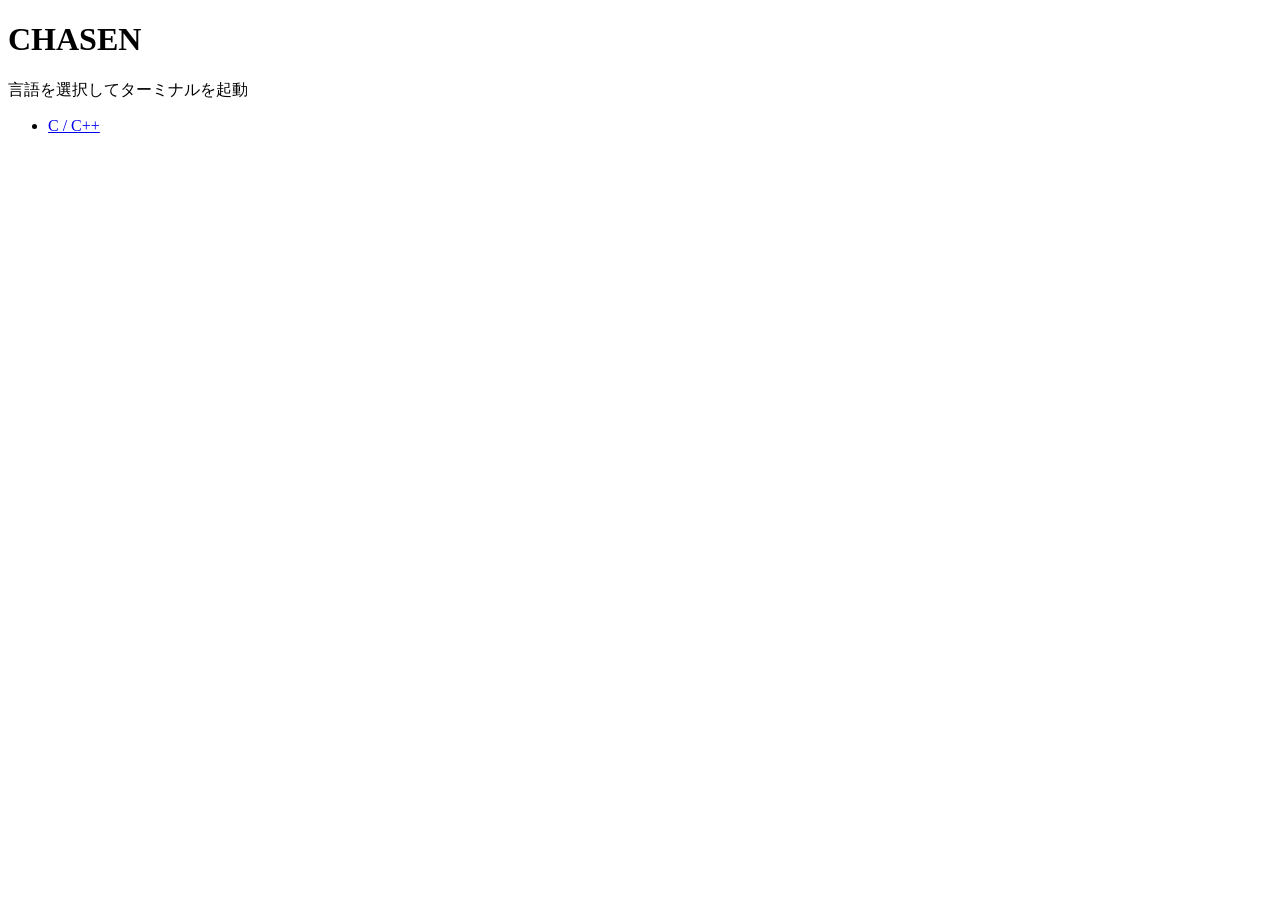
==== html/index.html @ de347b6e "Create html/" ====
<!DOCTYPE html>
<html lang="ja">
	<head>
		<meta charset="UTF-8">
		<title>TOP | CHASEN</title>
	</head>
	<body>
		<h1>CHASEN</h1>
		<p>言語を選択してターミナルを起動</p>
		<ul>
			<li>
				<a href="app.html?lang=c">C / C++</a>
			</li>
		</ul>
	</body>
</html>
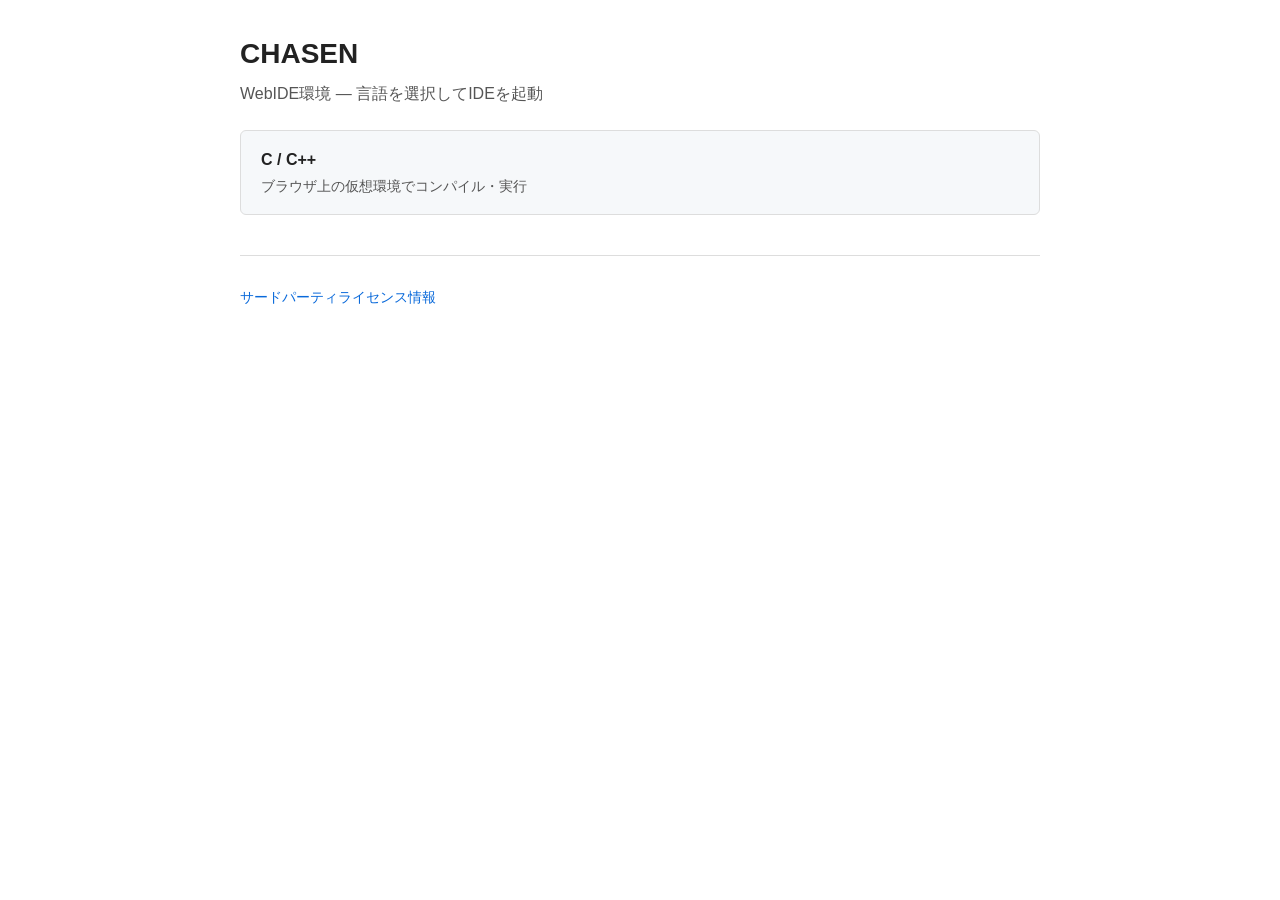
==== commit 7729002c: "add licenses and README.md" ====
--- a/html/index.html
+++ b/html/index.html
@@ -3,14 +3,21 @@
 	<head>
 		<meta charset="UTF-8">
 		<title>TOP | CHASEN</title>
+		<link rel="stylesheet" href="./assets/css/documents.css">
 	</head>
 	<body>
 		<h1>CHASEN</h1>
-		<p>言語を選択してターミナルを起動</p>
-		<ul>
+		<p class="lead">WebIDE環境 — 言語を選択してIDEを起動</p>
+		<ul class="lang-list">
 			<li>
-				<a href="app.html?lang=c">C / C++</a>
+				<a href="app.html?lang=c">
+					C / C++
+					<span class="lang-desc">ブラウザ上の仮想環境でコンパイル・実行</span>
+				</a>
 			</li>
 		</ul>
+		<footer>
+			<p><a href="licenses.html">サードパーティライセンス情報</a></p>
+		</footer>
 	</body>
-</html>
+</html>
--- a/html/assets/css/documents.css
+++ b/html/assets/css/documents.css
@@ -0,0 +1,105 @@
+body {
+	font-family: sans-serif;
+	line-height: 1.6;
+	color: #222;
+	max-width: 800px;
+	margin: 2rem auto;
+	padding: 0 1rem;
+}
+
+h1 {
+	font-size: 1.75rem;
+	margin-bottom: 0.25rem;
+}
+
+h2 {
+	font-size: 1.2rem;
+	margin-bottom: 0.25rem;
+}
+
+a {
+	color: #0969da;
+	text-decoration: none;
+}
+
+a:hover {
+	text-decoration: underline;
+}
+
+.lead {
+	color: #555;
+	margin-top: 0;
+	margin-bottom: 1.5rem;
+}
+
+.lang-list {
+	list-style: none;
+	padding: 0;
+	margin: 1.5rem 0;
+	display: grid;
+	gap: 0.75rem;
+}
+
+.lang-list a {
+	display: block;
+	padding: 1rem 1.25rem;
+	border: 1px solid #ddd;
+	border-radius: 6px;
+	background: #f6f8fa;
+	color: #222;
+	font-weight: bold;
+	transition: background-color 0.15s, border-color 0.15s;
+}
+
+.lang-list a:hover {
+	background: #eef2f6;
+	border-color: #0969da;
+	text-decoration: none;
+}
+
+.lang-desc {
+	display: block;
+	font-size: 0.85rem;
+	font-weight: normal;
+	color: #555;
+	margin-top: 0.2rem;
+}
+
+section {
+	border-bottom: 1px solid #ddd;
+	padding: 1rem 0;
+}
+
+.meta {
+	color: #555;
+	font-size: 0.9rem;
+	margin-bottom: 0.5rem;
+}
+
+pre {
+	background: #f6f8fa;
+	padding: 0.75rem;
+	border-radius: 4px;
+	overflow-x: auto;
+	font-size: 0.85rem;
+}
+
+footer {
+	margin-top: 2.5rem;
+	padding-top: 1rem;
+	border-top: 1px solid #ddd;
+	font-size: 0.9rem;
+	color: #555;
+}
+
+h3 {
+	font-size: 1.05rem;
+	margin-bottom: 0.25rem;
+}
+
+code {
+	background: #f6f8fa;
+	padding: 0.15rem 0.35rem;
+	border-radius: 3px;
+	font-size: 0.9em;
+}
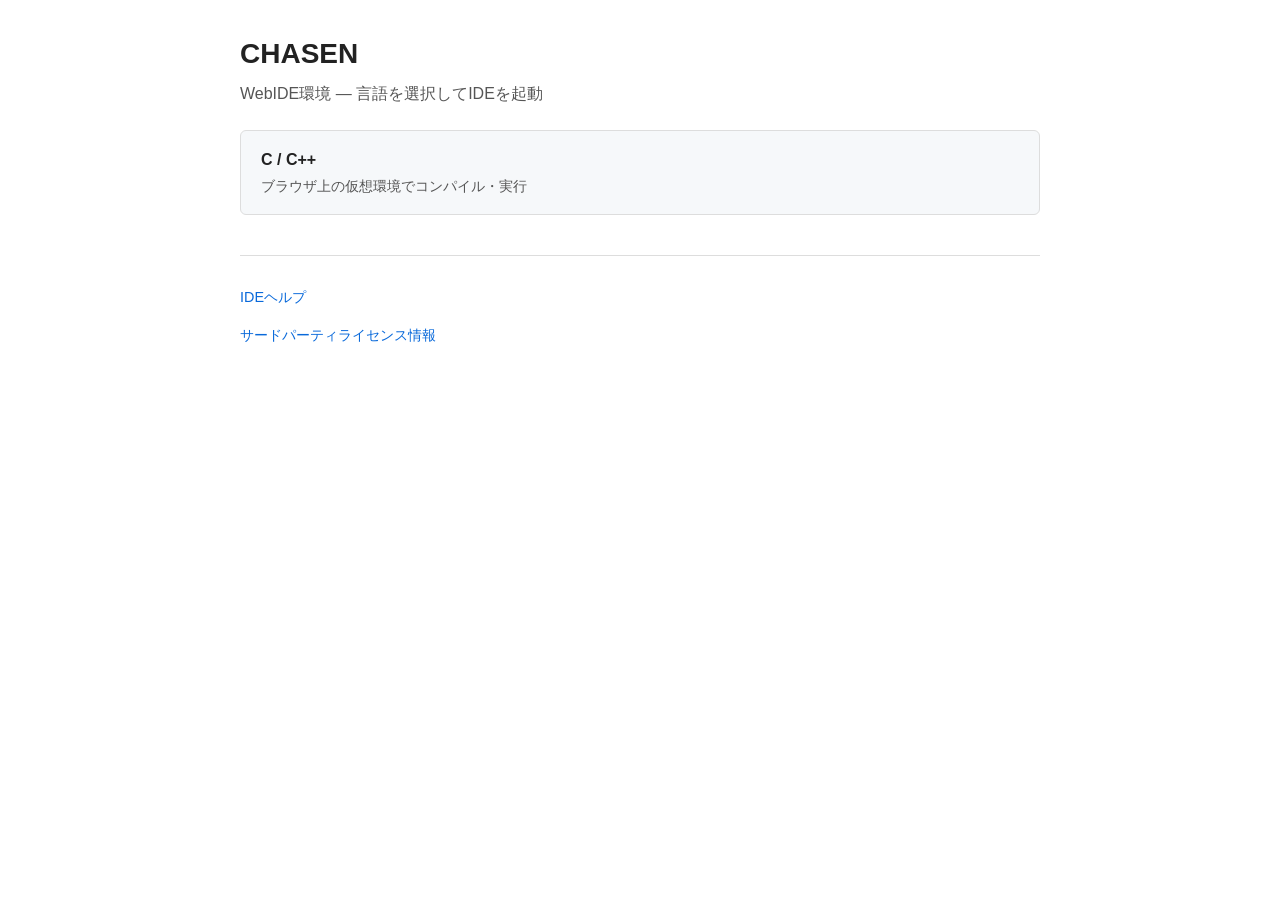
==== commit fbd4e631: "add Home and Help btn" ====
--- a/html/index.html
+++ b/html/index.html
@@ -17,6 +17,7 @@
 			</li>
 		</ul>
 		<footer>
+			<p><a href="help.html">IDEヘルプ</a></p>
 			<p><a href="licenses.html">サードパーティライセンス情報</a></p>
 		</footer>
 	</body>
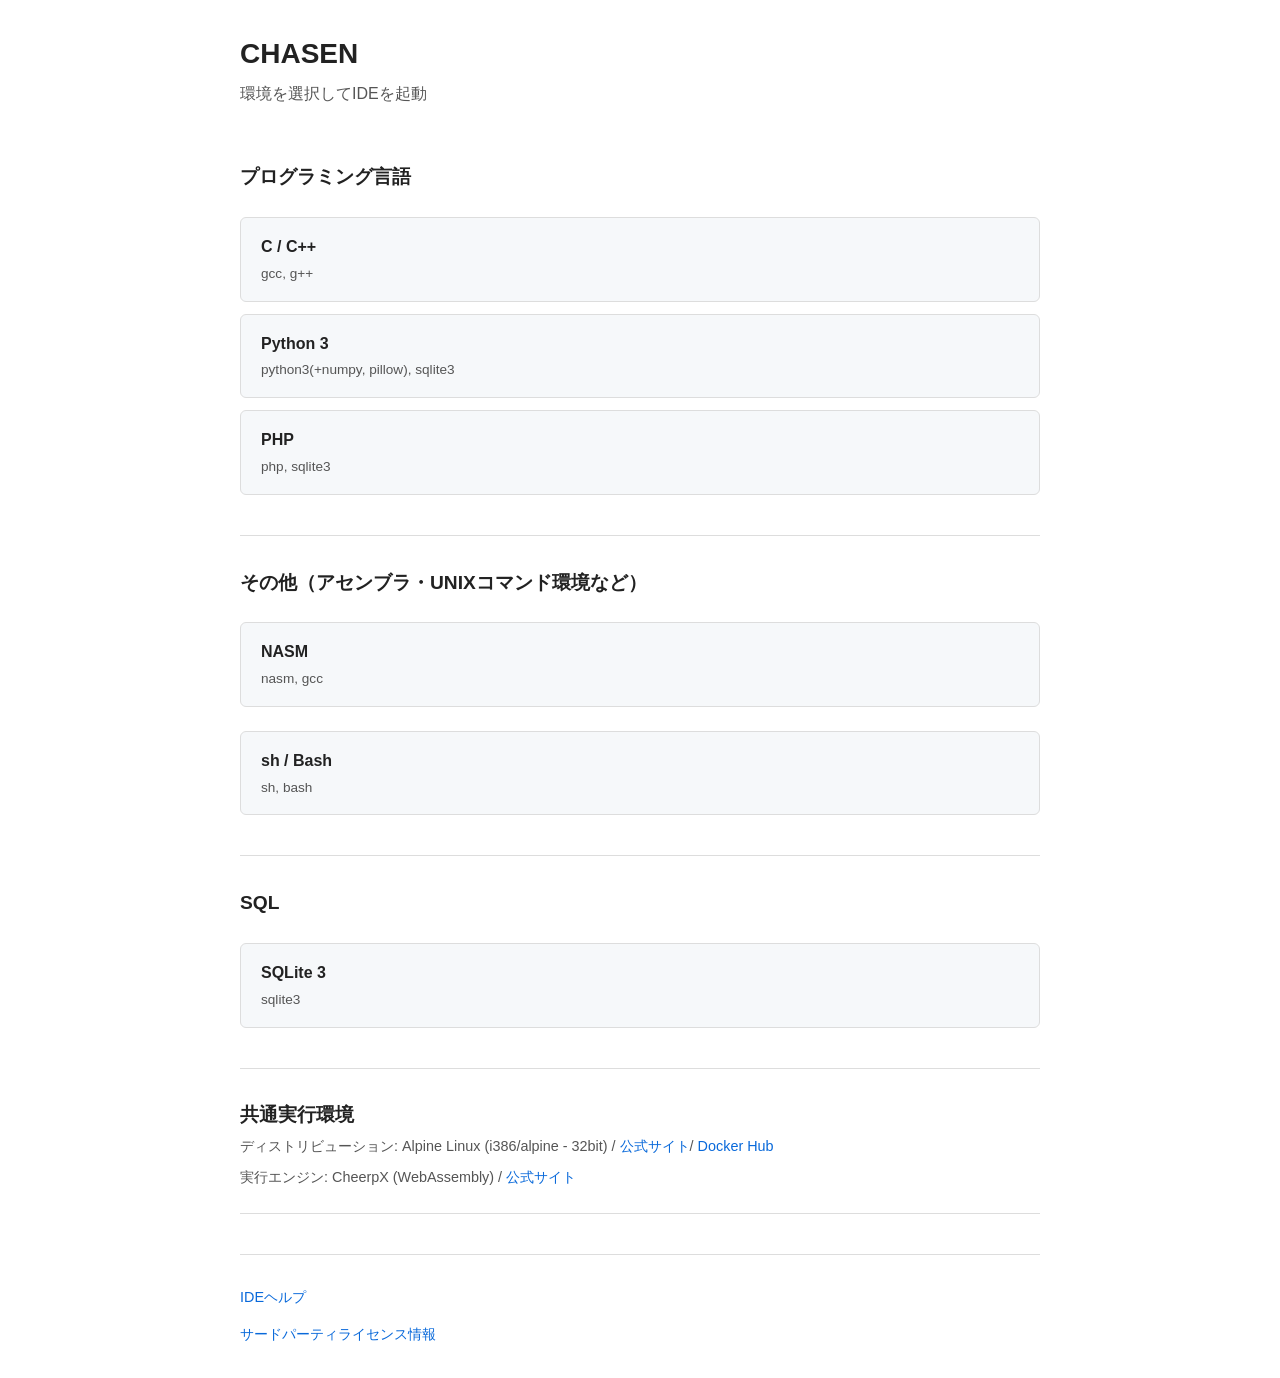
==== commit 8ae99631: "apply some environments" ====
--- a/html/index.html
+++ b/html/index.html
@@ -3,19 +3,76 @@
 	<head>
 		<meta charset="UTF-8">
 		<title>TOP | CHASEN</title>
+		<meta name="description" content="静的ホスティング可能なWebIDE環境。">
 		<link rel="stylesheet" href="./assets/css/documents.css">
+		<link rel="icon" href="assets/img/main.svg" type="image/svg+xml">
 	</head>
 	<body>
 		<h1>CHASEN</h1>
-		<p class="lead">WebIDE環境 — 言語を選択してIDEを起動</p>
-		<ul class="lang-list">
-			<li>
-				<a href="app.html?lang=c">
-					C / C++
-					<span class="lang-desc">ブラウザ上の仮想環境でコンパイル・実行</span>
-				</a>
-			</li>
-		</ul>
+		<p class="lead">環境を選択してIDEを起動</p>
+
+		<section>
+			<h2>プログラミング言語</h2>
+			<ul class="lang-list">
+				<li>
+					<a href="app.html?lang=c">
+						C / C++
+						<span class="lang-desc">gcc, g++</span>
+					</a>
+				</li>
+				<li>
+					<a href="app.html?lang=python">
+						Python 3
+						<span class="lang-desc">python3(+numpy, pillow), sqlite3</span>
+					</a>
+				</li>
+				<li>
+					<a href="app.html?lang=php">
+						PHP
+						<span class="lang-desc">php, sqlite3</span>
+					</a>
+				</li>
+			</ul>
+		</section>
+
+		<section>
+			<h2>その他（アセンブラ・UNIXコマンド環境など）</h2>
+			<ul class="lang-list">
+				<li>
+					<a href="app.html?lang=nasm">
+						NASM
+						<span class="lang-desc">nasm, gcc</span>
+					</a>
+				</li>
+			</ul>
+			<ul class="lang-list">
+				<li>
+					<a href="app.html?lang=bash">
+						sh / Bash
+						<span class="lang-desc">sh, bash</span>
+					</a>
+				</li>
+			</ul>
+		</section>
+		
+		<section>
+			<h2>SQL</h2>
+			<ul class="lang-list">
+				<li>
+					<a href="app.html?lang=sqlite">
+						SQLite 3
+						<span class="lang-desc">sqlite3</span>
+					</a>
+				</li>
+			</ul>
+		</section>
+		
+		<section>
+			<h2>共通実行環境</h2>
+			<div class="meta">ディストリビューション: Alpine Linux (i386/alpine - 32bit) / <a href="https://alpinelinux.org/" target="_blank" rel="noopener noreferrer">公式サイト</a>/ <a href="https://hub.docker.com/r/i386/alpine/" target="_blank" rel="noopener noreferrer">Docker Hub</a></div>
+			<div class="meta">実行エンジン: CheerpX (WebAssembly) / <a href="https://cheerpx.io/" target="_blank" rel="noopener noreferrer">公式サイト</a></div>
+		</section>
+		
 		<footer>
 			<p><a href="help.html">IDEヘルプ</a></p>
 			<p><a href="licenses.html">サードパーティライセンス情報</a></p>
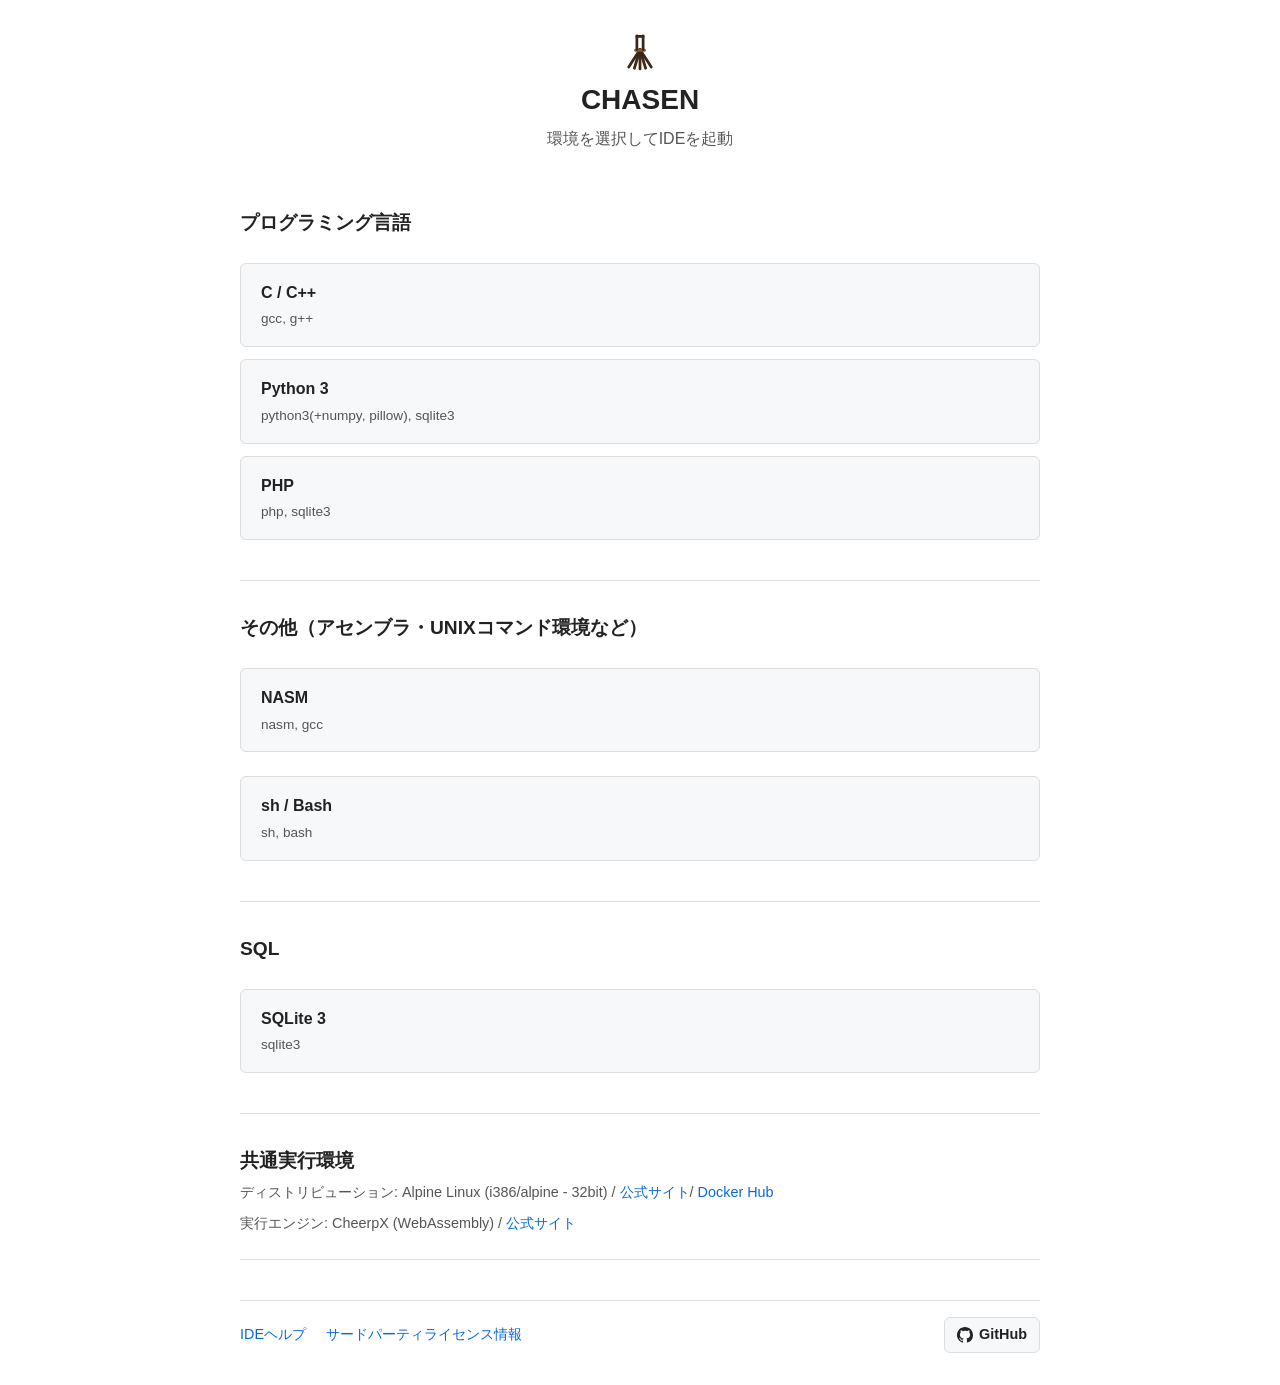
==== commit bb8a5134: "fix index design" ====
--- a/html/index.html
+++ b/html/index.html
@@ -8,8 +8,11 @@
 		<link rel="icon" href="assets/img/main.svg" type="image/svg+xml">
 	</head>
 	<body>
-		<h1>CHASEN</h1>
-		<p class="lead">環境を選択してIDEを起動</p>
+		<h1 class="site-title">
+			<img src="assets/img/main.svg" alt="" width="40" height="40" aria-hidden="true">
+			<span>CHASEN</span>
+		</h1>
+		<p class="lead-center">環境を選択してIDEを起動</p>
 
 		<section>
 			<h2>プログラミング言語</h2>
@@ -74,8 +77,18 @@
 		</section>
 		
 		<footer>
-			<p><a href="help.html">IDEヘルプ</a></p>
-			<p><a href="licenses.html">サードパーティライセンス情報</a></p>
+			<div class="footer-row">
+				<nav class="footer-links" aria-label="フッターリンク">
+					<a href="help.html">IDEヘルプ</a>
+					<a href="licenses.html">サードパーティライセンス情報</a>
+				</nav>
+				<a href="https://github.com/tiwao01/Chasen" target="_blank" rel="noopener noreferrer" class="github-link">
+					<svg width="16" height="16" viewBox="0 0 16 16" fill="currentColor" aria-hidden="true">
+						<path d="M8 0C3.58 0 0 3.58 0 8c0 3.54 2.29 6.53 5.47 7.59.4.07.55-.17.55-.38 0-.19-.01-.82-.01-1.49-2.01.37-2.53-.49-2.69-.94-.09-.23-.48-.94-.82-1.13-.28-.15-.68-.52-.01-.53.63-.01 1.08.58 1.23.82.72 1.21 1.87.87 2.33.66.07-.52.28-.87.51-1.07-1.78-.2-3.64-.89-3.64-3.95 0-.87.31-1.59.82-2.15-.08-.2-.36-1.02.08-2.12 0 0 .67-.21 2.2.82.64-.18 1.32-.27 2-.27.68 0 1.36.09 2 .27 1.53-1.04 2.2-.82 2.2-.82.44 1.1.16 1.92.08 2.12.51.56.82 1.27.82 2.15 0 3.07-1.87 3.75-3.65 3.95.29.25.54.73.54 1.48 0 1.07-.01 1.93-.01 2.2 0 .21.15.46.55.38A8.013 8.013 0 0016 8c0-4.42-3.58-8-8-8z"/>
+					</svg>
+					<span>GitHub</span>
+				</a>
+			</div>
 		</footer>
 	</body>
 </html>
--- a/html/assets/css/documents.css
+++ b/html/assets/css/documents.css
@@ -1,7 +1,16 @@
+:root {
+	--color-text: #222;
+	--color-text-muted: #555;
+	--color-accent: #0969da;
+	--color-surface: #f6f8fa;
+	--color-surface-hover: #eef2f6;
+	--color-border: #ddd;
+}
+
 body {
 	font-family: sans-serif;
 	line-height: 1.6;
-	color: #222;
+	color: var(--color-text);
 	max-width: 800px;
 	margin: 2rem auto;
 	padding: 0 1rem;
@@ -12,13 +21,32 @@
 	margin-bottom: 0.25rem;
 }
 
+.site-title {
+	display: flex;
+	flex-direction: column;
+	align-items: center;
+	justify-content: center;
+	text-align: center;
+	gap: 0.35rem;
+}
+
+.site-title img {
+	display: block;
+	flex-shrink: 0;
+}
+
 h2 {
 	font-size: 1.2rem;
 	margin-bottom: 0.25rem;
 }
 
+h3 {
+	font-size: 1.05rem;
+	margin-bottom: 0.25rem;
+}
+
 a {
-	color: #0969da;
+	color: var(--color-accent);
 	text-decoration: none;
 }
 
@@ -27,7 +55,14 @@
 }
 
 .lead {
-	color: #555;
+	color: var(--color-text-muted);
+	margin-top: 0;
+	margin-bottom: 1.5rem;
+}
+
+.lead-center {
+	color: var(--color-text-muted);
+	text-align: center;
 	margin-top: 0;
 	margin-bottom: 1.5rem;
 }
@@ -43,17 +78,17 @@
 .lang-list a {
 	display: block;
 	padding: 1rem 1.25rem;
-	border: 1px solid #ddd;
+	border: 1px solid var(--color-border);
 	border-radius: 6px;
-	background: #f6f8fa;
-	color: #222;
+	background: var(--color-surface);
+	color: var(--color-text);
 	font-weight: bold;
 	transition: background-color 0.15s, border-color 0.15s;
 }
 
 .lang-list a:hover {
-	background: #eef2f6;
-	border-color: #0969da;
+	background: var(--color-surface-hover);
+	border-color: var(--color-accent);
 	text-decoration: none;
 }
 
@@ -61,45 +96,74 @@
 	display: block;
 	font-size: 0.85rem;
 	font-weight: normal;
-	color: #555;
+	color: var(--color-text-muted);
 	margin-top: 0.2rem;
 }
 
 section {
-	border-bottom: 1px solid #ddd;
+	border-bottom: 1px solid var(--color-border);
 	padding: 1rem 0;
 }
 
 .meta {
-	color: #555;
+	color: var(--color-text-muted);
 	font-size: 0.9rem;
 	margin-bottom: 0.5rem;
 }
 
 pre {
-	background: #f6f8fa;
+	background: var(--color-surface);
 	padding: 0.75rem;
 	border-radius: 4px;
 	overflow-x: auto;
 	font-size: 0.85rem;
 }
 
+code {
+	background: var(--color-surface);
+	padding: 0.15rem 0.35rem;
+	border-radius: 3px;
+	font-size: 0.9em;
+}
+
 footer {
 	margin-top: 2.5rem;
 	padding-top: 1rem;
-	border-top: 1px solid #ddd;
+	border-top: 1px solid var(--color-border);
 	font-size: 0.9rem;
-	color: #555;
+	color: var(--color-text-muted);
 }
 
-h3 {
-	font-size: 1.05rem;
-	margin-bottom: 0.25rem;
+.footer-row {
+	display: flex;
+	flex-wrap: wrap;
+	align-items: center;
+	justify-content: space-between;
+	gap: 0.75rem 1.25rem;
 }
 
-code {
-	background: #f6f8fa;
-	padding: 0.15rem 0.35rem;
-	border-radius: 3px;
-	font-size: 0.9em;
+.footer-links {
+	display: flex;
+	flex-wrap: wrap;
+	align-items: center;
+	gap: 1.25rem;
+}
+
+.github-link {
+	display: inline-flex;
+	align-items: center;
+	gap: 0.4rem;
+	padding: 0.35rem 0.75rem;
+	border: 1px solid var(--color-border);
+	border-radius: 6px;
+	background: var(--color-surface);
+	color: var(--color-text);
+	font-weight: bold;
+	transition: background-color 0.15s, border-color 0.15s;
+}
+
+.github-link:hover {
+	background: var(--color-surface-hover);
+	border-color: var(--color-accent);
+	text-decoration: none;
 }
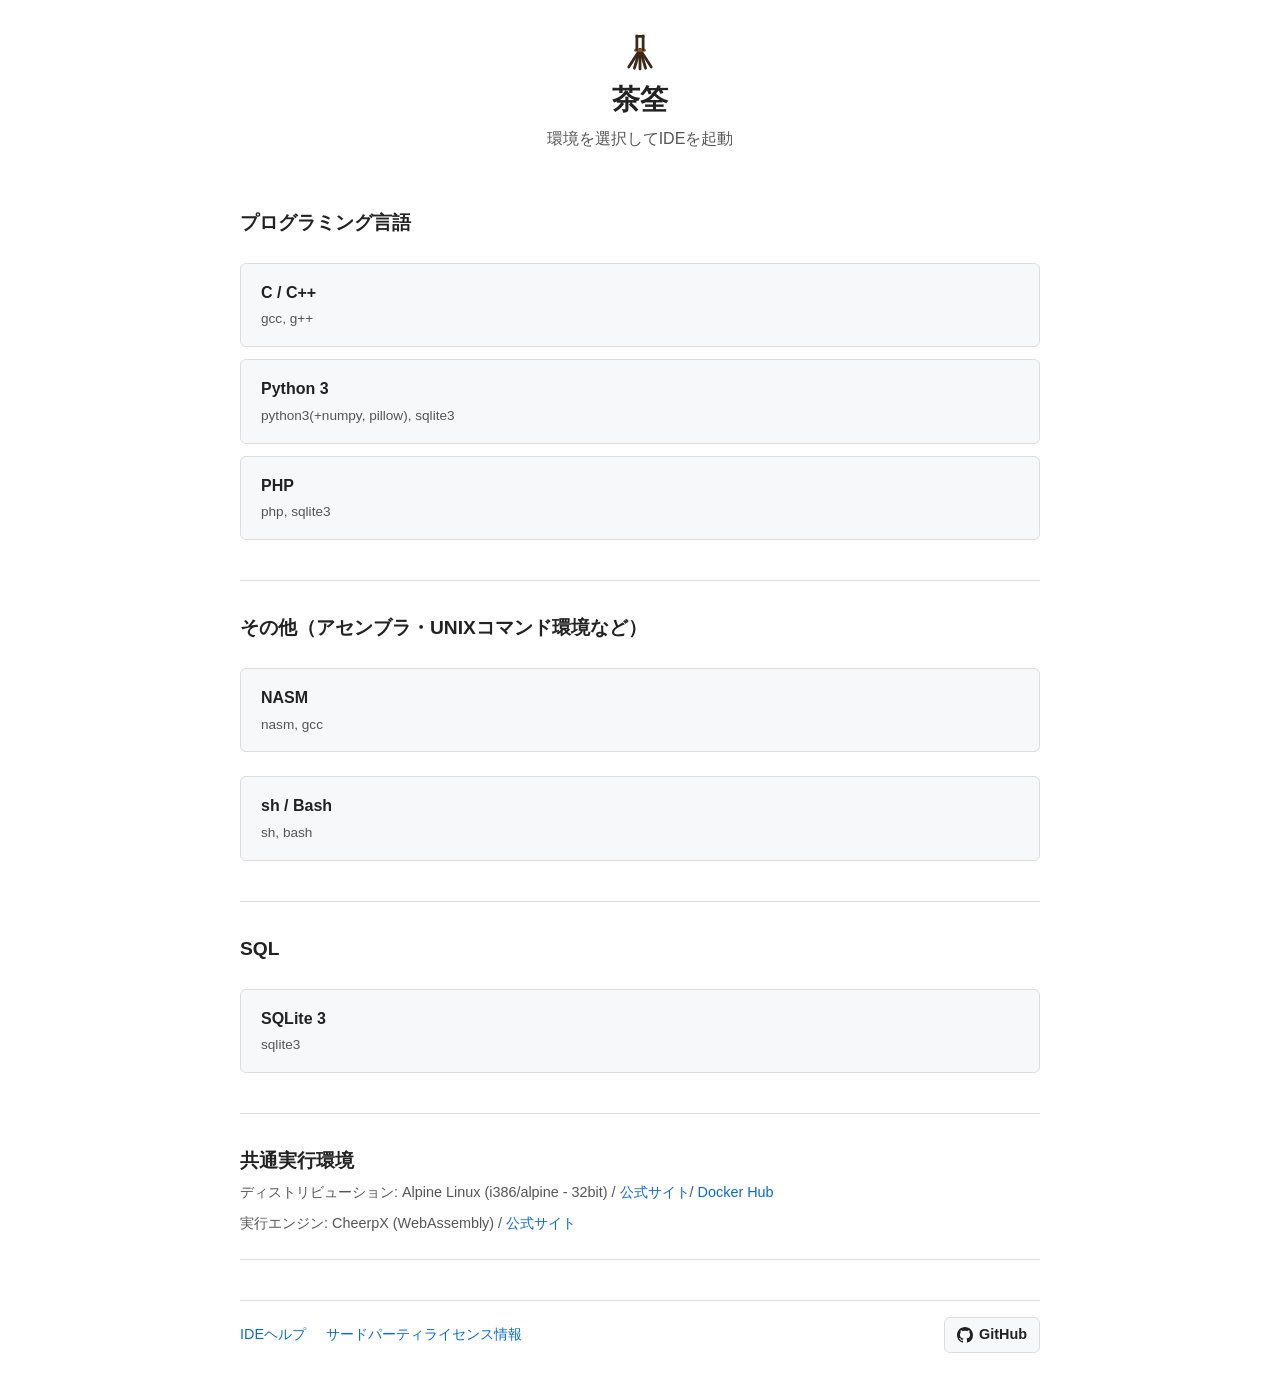
==== commit 4d7a7ec9: "fix title" ====
--- a/html/index.html
+++ b/html/index.html
@@ -10,7 +10,7 @@
 	<body>
 		<h1 class="site-title">
 			<img src="assets/img/main.svg" alt="" width="40" height="40" aria-hidden="true">
-			<span>CHASEN</span>
+			<span>茶筌</span>
 		</h1>
 		<p class="lead-center">環境を選択してIDEを起動</p>
 
